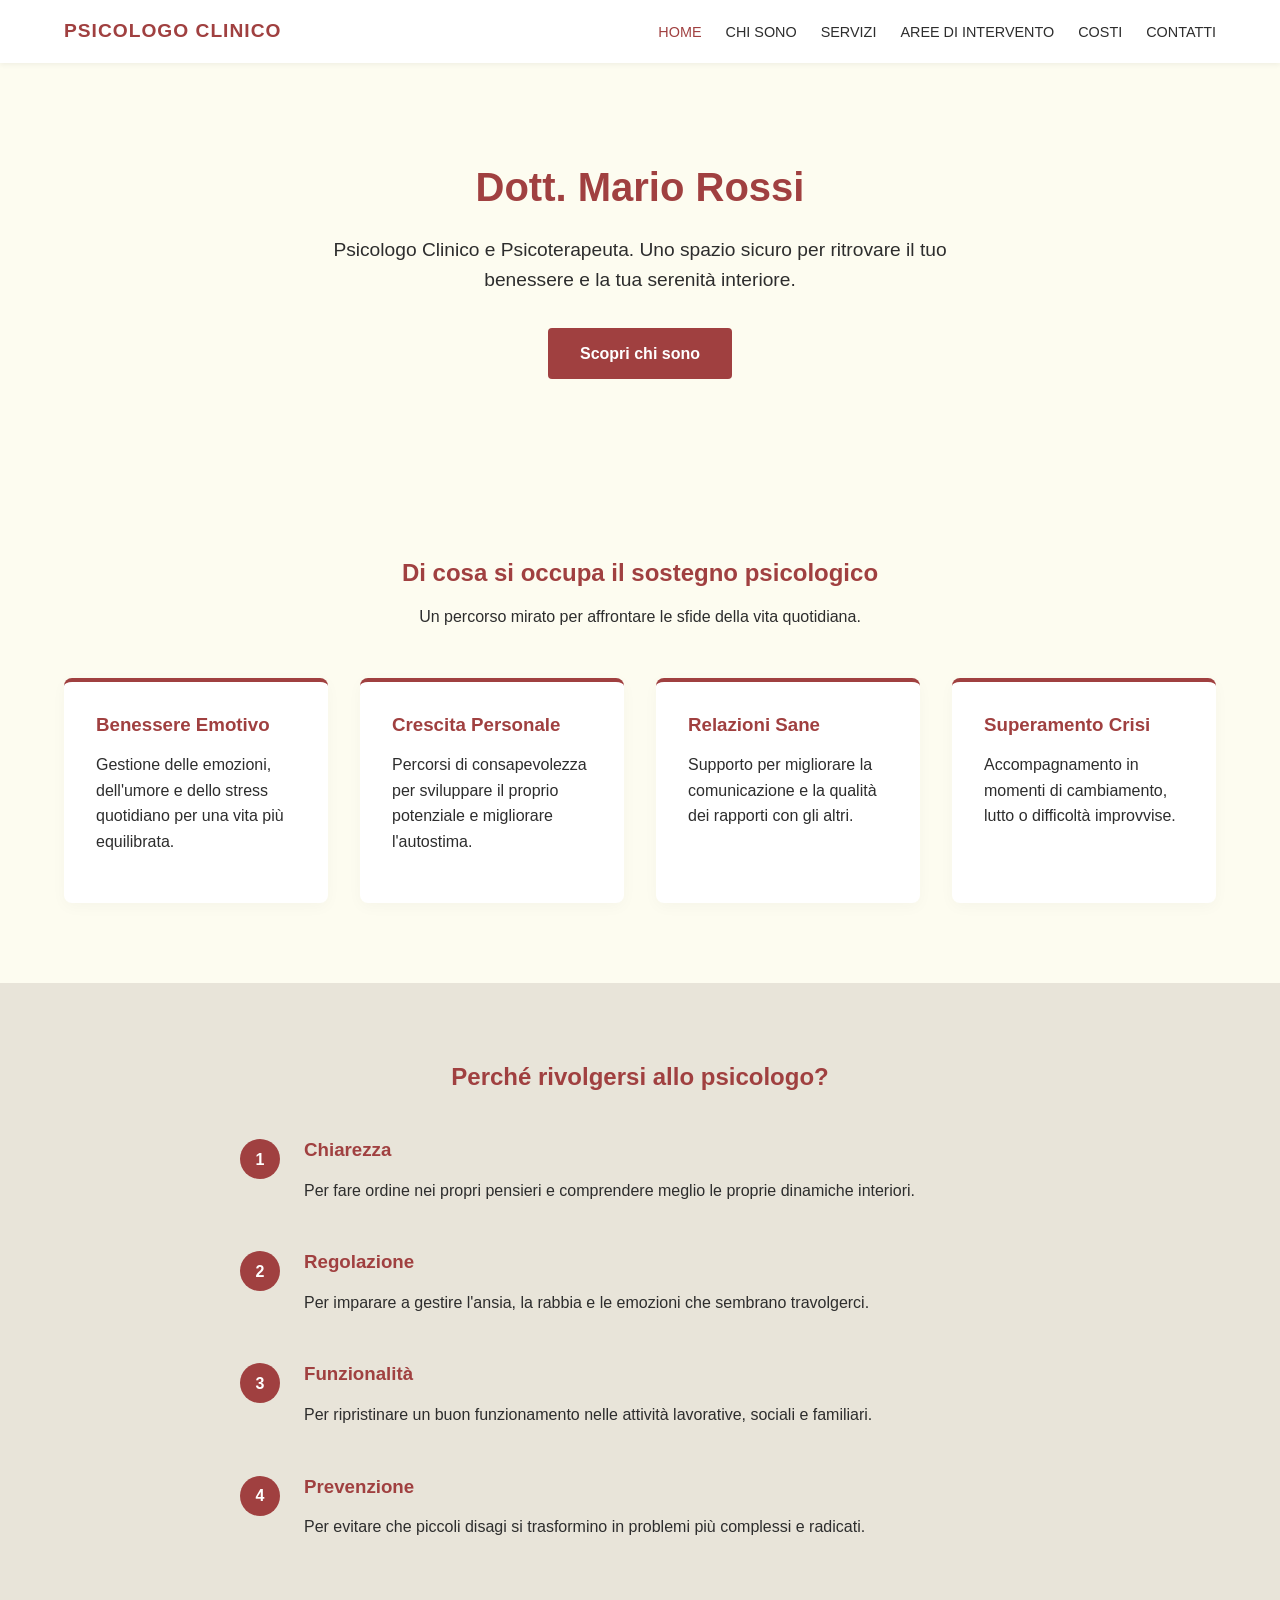
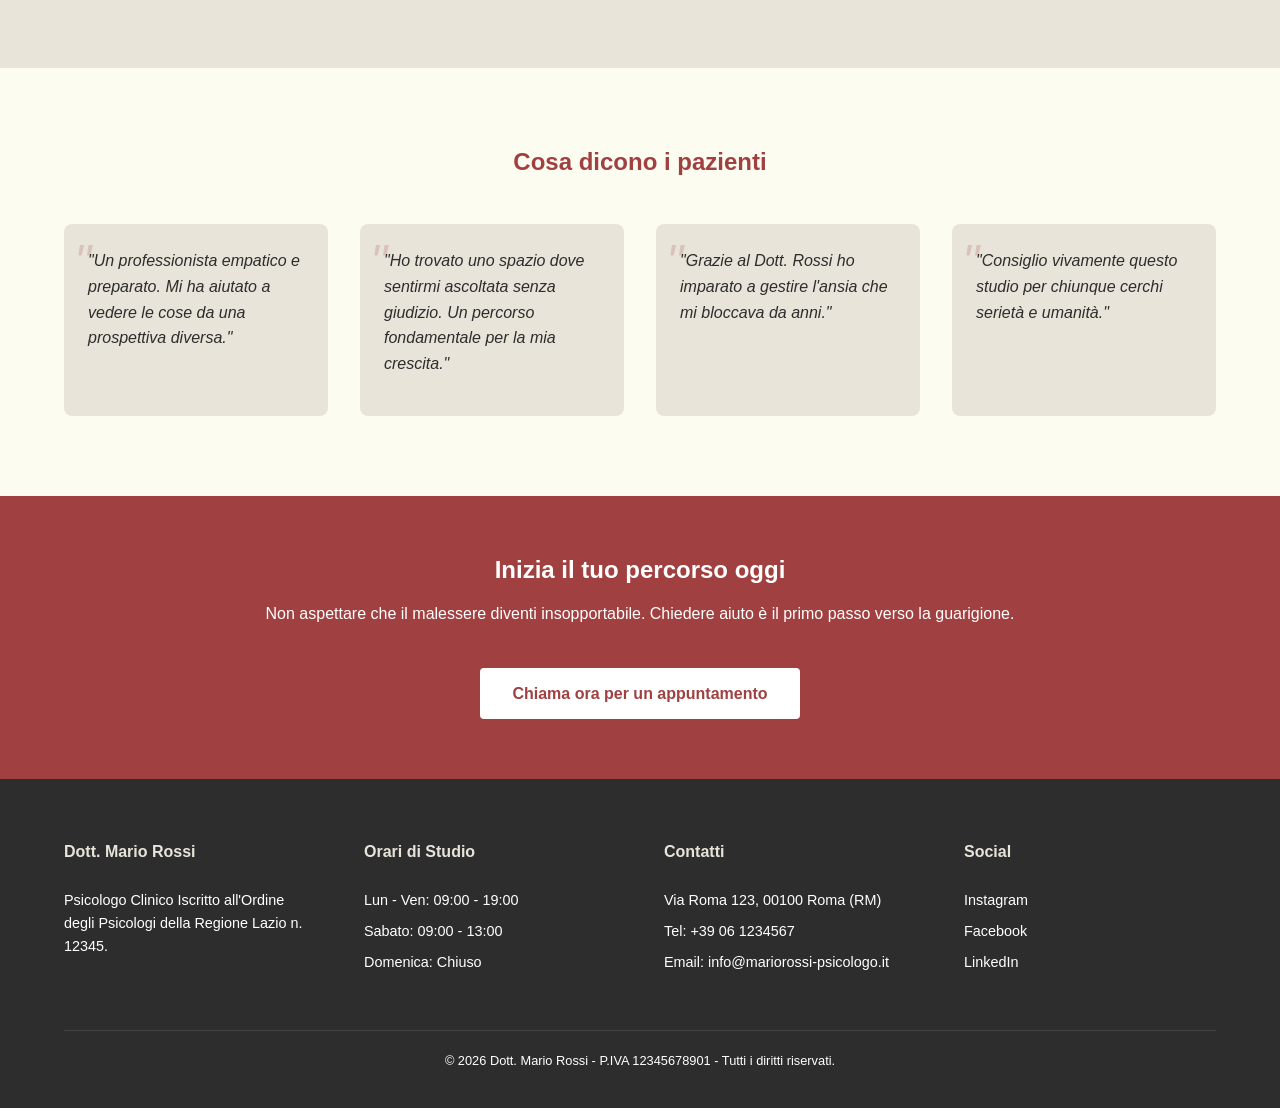
==== index.html @ 1aed4347 "Add files via upload" ====
<!DOCTYPE html>
<html lang="it">
<head>
    <meta charset="UTF-8">
    <meta name="viewport" content="width=device-width, initial-scale=1.0">
    <title>Dott. Mario Rossi | Psicologo Clinico - Home</title>
    <link rel="stylesheet" href="style.css">
</head>
<body>

    <nav class="navbar">
        <div class="logo">Psicologo Clinico</div>
        <ul class="nav-links">
            <li><a href="index.html" class="active">Home</a></li>
            <li><a href="chi_sono.html">Chi Sono</a></li>
            <li><a href="servizi.html">Servizi</a></li>
            <li><a href="aree_intervento.html">Aree di Intervento</a></li>
            <li><a href="costi.html">Costi</a></li>
            <li><a href="contatti.html">Contatti</a></li>
        </ul>
    </nav>

    <header class="hero">
        <h1>Dott. Mario Rossi</h1>
        <p>Psicologo Clinico e Psicoterapeuta. Uno spazio sicuro per ritrovare il tuo benessere e la tua serenità interiore.</p>
        <a href="chi_sono.html" class="btn">Scopri chi sono</a>
    </header>

    <section>
        <div class="section-title">
            <h2>Di cosa si occupa il sostegno psicologico</h2>
            <p>Un percorso mirato per affrontare le sfide della vita quotidiana.</p>
        </div>
        <div class="grid">
            <div class="card">
                <h3>Benessere Emotivo</h3>
                <p>Gestione delle emozioni, dell'umore e dello stress quotidiano per una vita più equilibrata.</p>
            </div>
            <div class="card">
                <h3>Crescita Personale</h3>
                <p>Percorsi di consapevolezza per sviluppare il proprio potenziale e migliorare l'autostima.</p>
            </div>
            <div class="card">
                <h3>Relazioni Sane</h3>
                <p>Supporto per migliorare la comunicazione e la qualità dei rapporti con gli altri.</p>
            </div>
            <div class="card">
                <h3>Superamento Crisi</h3>
                <p>Accompagnamento in momenti di cambiamento, lutto o difficoltà improvvise.</p>
            </div>
        </div>
    </section>

    <section style="background-color: var(--secondary-color);">
        <div class="section-title">
            <h2>Perché rivolgersi allo psicologo?</h2>
        </div>
        <div class="why-list">
            <div class="why-item">
                <div class="why-icon">1</div>
                <div>
                    <h3>Chiarezza</h3>
                    <p>Per fare ordine nei propri pensieri e comprendere meglio le proprie dinamiche interiori.</p>
                </div>
            </div>
            <div class="why-item">
                <div class="why-icon">2</div>
                <div>
                    <h3>Regolazione</h3>
                    <p>Per imparare a gestire l'ansia, la rabbia e le emozioni che sembrano travolgerci.</p>
                </div>
            </div>
            <div class="why-item">
                <div class="why-icon">3</div>
                <div>
                    <h3>Funzionalità</h3>
                    <p>Per ripristinare un buon funzionamento nelle attività lavorative, sociali e familiari.</p>
                </div>
            </div>
            <div class="why-item">
                <div class="why-icon">4</div>
                <div>
                    <h3>Prevenzione</h3>
                    <p>Per evitare che piccoli disagi si trasformino in problemi più complessi e radicati.</p>
                </div>
            </div>
        </div>
    </section>

    <section>
        <div class="section-title">
            <h2>Cosa dicono i pazienti</h2>
        </div>
        <div class="reviews-grid">
            <div class="review-card">
                <p>"Un professionista empatico e preparato. Mi ha aiutato a vedere le cose da una prospettiva diversa."</p>
            </div>
            <div class="review-card">
                <p>"Ho trovato uno spazio dove sentirmi ascoltata senza giudizio. Un percorso fondamentale per la mia crescita."</p>
            </div>
            <div class="review-card">
                <p>"Grazie al Dott. Rossi ho imparato a gestire l'ansia che mi bloccava da anni."</p>
            </div>
            <div class="review-card">
                <p>"Consiglio vivamente questo studio per chiunque cerchi serietà e umanità."</p>
            </div>
        </div>
    </section>

    <div class="cta-section">
        <h2>Inizia il tuo percorso oggi</h2>
        <p>Non aspettare che il malessere diventi insopportabile. Chiedere aiuto è il primo passo verso la guarigione.</p>
        <br>
        <a href="contatti.html" class="btn btn-white">Chiama ora per un appuntamento</a>
    </div>

    <footer>
        <div class="footer-grid">
            <div class="footer-col">
                <h4>Dott. Mario Rossi</h4>
                <p>Psicologo Clinico Iscritto all'Ordine degli Psicologi della Regione Lazio n. 12345.</p>
            </div>
            <div class="footer-col">
                <h4>Orari di Studio</h4>
                <ul>
                    <li>Lun - Ven: 09:00 - 19:00</li>
                    <li>Sabato: 09:00 - 13:00</li>
                    <li>Domenica: Chiuso</li>
                </ul>
            </div>
            <div class="footer-col">
                <h4>Contatti</h4>
                <p>Via Roma 123, 00100 Roma (RM)</p>
                <p>Tel: +39 06 1234567</p>
                <p>Email: info@mariorossi-psicologo.it</p>
            </div>
            <div class="footer-col">
                <h4>Social</h4>
                <ul>
                    <li><a href="#">Instagram</a></li>
                    <li><a href="#">Facebook</a></li>
                    <li><a href="#">LinkedIn</a></li>
                </ul>
            </div>
        </div>
        <div class="footer-bottom">
            <p>&copy; 2026 Dott. Mario Rossi - P.IVA 12345678901 - Tutti i diritti riservati.</p>
        </div>
    </footer>

</body>
</html>
---- style.css ----
/* 
   Palette:
   - Sfondo: #FDFCF0 (Crema)
   - Testo: #2D2D2D (Scuro)
   - Accento: #A04040 (Rosso Caldo)
   - Secondario: #E8E4D9 (Beige)
*/

:root {
    --bg-color: #FDFCF0;
    --text-color: #2D2D2D;
    --accent-color: #A04040;
    --accent-hover: #803030;
    --secondary-color: #E8E4D9;
    --white: #ffffff;
    --font-main: -apple-system, BlinkMacSystemFont, "Segoe UI", Roboto, Helvetica, Arial, sans-serif, "Apple Color Emoji", "Segoe UI Emoji", "Segoe UI Symbol";
}

* {
    margin: 0;
    padding: 0;
    box-sizing: border-box;
}

body {
    font-family: var(--font-main);
    line-height: 1.6;
    color: var(--text-color);
    background-color: var(--bg-color);
}

/* Typography */
h1, h2, h3 {
    line-height: 1.2;
    margin-bottom: 1rem;
    color: var(--accent-color);
}

p {
    margin-bottom: 1rem;
}

a {
    text-decoration: none;
    color: inherit;
    transition: 0.3s;
}

/* Navbar */
.navbar {
    background-color: var(--white);
    padding: 1rem 5%;
    display: flex;
    justify-content: space-between;
    align-items: center;
    position: sticky;
    top: 0;
    z-index: 1000;
    box-shadow: 0 2px 5px rgba(0,0,0,0.05);
}

.logo {
    font-weight: bold;
    font-size: 1.2rem;
    color: var(--accent-color);
    text-transform: uppercase;
    letter-spacing: 1px;
}

.nav-links {
    display: flex;
    list-style: none;
}

.nav-links li {
    margin-left: 1.5rem;
}

.nav-links a {
    font-size: 0.9rem;
    font-weight: 500;
    text-transform: uppercase;
}

.nav-links a:hover, .nav-links a.active {
    color: var(--accent-color);
}

/* Hero */
.hero {
    padding: 100px 5%;
    text-align: center;
    background: linear-gradient(rgba(253, 252, 240, 0.8), rgba(253, 252, 240, 0.8)), url('images/hero.jpg');
    background-size: cover;
    background-position: center;
}

.hero h1 {
    font-size: 2.5rem;
    margin-bottom: 1.5rem;
}

.hero p {
    font-size: 1.2rem;
    max-width: 700px;
    margin: 0 auto 2rem;
}

.btn {
    display: inline-block;
    padding: 0.8rem 2rem;
    background-color: var(--accent-color);
    color: var(--white);
    border-radius: 4px;
    font-weight: bold;
    transition: 0.3s;
    border: none;
    cursor: pointer;
}

.btn:hover {
    background-color: var(--accent-hover);
    transform: translateY(-2px);
}

/* Sections */
section {
    padding: 80px 5%;
}

.section-title {
    text-align: center;
    margin-bottom: 3rem;
}

.grid {
    display: grid;
    grid-template-columns: repeat(auto-fit, minmax(250px, 1fr));
    gap: 2rem;
}

.card {
    background-color: var(--white);
    padding: 2rem;
    border-radius: 8px;
    box-shadow: 0 4px 15px rgba(0,0,0,0.03);
    transition: 0.3s;
    border-top: 4px solid var(--accent-color);
}

.card:hover {
    transform: translateY(-5px);
    box-shadow: 0 6px 20px rgba(0,0,0,0.06);
}

/* Why Section */
.why-list {
    max-width: 800px;
    margin: 0 auto;
}

.why-item {
    display: flex;
    align-items: flex-start;
    margin-bottom: 2rem;
}

.why-icon {
    background-color: var(--accent-color);
    color: var(--white);
    width: 40px;
    height: 40px;
    border-radius: 50%;
    display: flex;
    align-items: center;
    justify-content: center;
    flex-shrink: 0;
    margin-right: 1.5rem;
    font-weight: bold;
}

/* Reviews */
.reviews-grid {
    display: grid;
    grid-template-columns: repeat(auto-fit, minmax(200px, 1fr));
    gap: 2rem;
}

.review-card {
    font-style: italic;
    background-color: var(--secondary-color);
    padding: 1.5rem;
    border-radius: 8px;
    position: relative;
}

.review-card::before {
    content: '"';
    font-size: 3rem;
    color: var(--accent-color);
    opacity: 0.2;
    position: absolute;
    top: 0;
    left: 10px;
}

/* CTA */
.cta-section {
    background-color: var(--accent-color);
    color: var(--white);
    text-align: center;
    padding: 60px 5%;
}

.cta-section h2 {
    color: var(--white);
}

.btn-white {
    background-color: var(--white);
    color: var(--accent-color);
}

.btn-white:hover {
    background-color: var(--bg-color);
}

/* Footer */
footer {
    background-color: var(--text-color);
    color: var(--white);
    padding: 60px 5% 20px;
}

.footer-grid {
    display: grid;
    grid-template-columns: repeat(auto-fit, minmax(200px, 1fr));
    gap: 3rem;
    margin-bottom: 3rem;
}

.footer-col h4 {
    margin-bottom: 1.5rem;
    color: var(--secondary-color);
}

.footer-col p, .footer-col li {
    font-size: 0.9rem;
    margin-bottom: 0.5rem;
    list-style: none;
}

.footer-bottom {
    text-align: center;
    padding-top: 20px;
    border-top: 1px solid rgba(255,255,255,0.1);
    font-size: 0.8rem;
}

/* Forms */
.contact-form {
    max-width: 600px;
    margin: 0 auto;
    background: var(--white);
    padding: 2rem;
    border-radius: 8px;
}

.form-group {
    margin-bottom: 1.5rem;
}

.form-group label {
    display: block;
    margin-bottom: 0.5rem;
    font-weight: bold;
}

.form-group input, .form-group textarea {
    width: 100%;
    padding: 0.8rem;
    border: 1px solid #ddd;
    border-radius: 4px;
}

.form-note {
    font-size: 0.85rem;
    color: #666;
    margin-top: 1rem;
    text-align: center;
}

/* Responsive */
@media (max-width: 768px) {
    .navbar {
        flex-direction: column;
        padding: 1rem;
    }
    .nav-links {
        margin-top: 1rem;
        flex-wrap: wrap;
        justify-content: center;
    }
    .nav-links li {
        margin: 0.5rem;
    }
    .hero h1 {
        font-size: 1.8rem;
    }
}

/* Specific Page Styles */
.profile-img {
    width: 100%;
    max-width: 400px;
    border-radius: 8px;
    margin-bottom: 2rem;
}

.tag-cloud {
    display: flex;
    flex-wrap: wrap;
    gap: 0.8rem;
    justify-content: center;
}

.tag {
    background-color: var(--secondary-color);
    padding: 0.5rem 1rem;
    border-radius: 20px;
    font-size: 0.9rem;
}

.cost-item {
    display: flex;
    justify-content: space-between;
    padding: 1rem 0;
    border-bottom: 1px solid #ddd;
}

.cost-price {
    font-weight: bold;
    color: var(--accent-color);
}
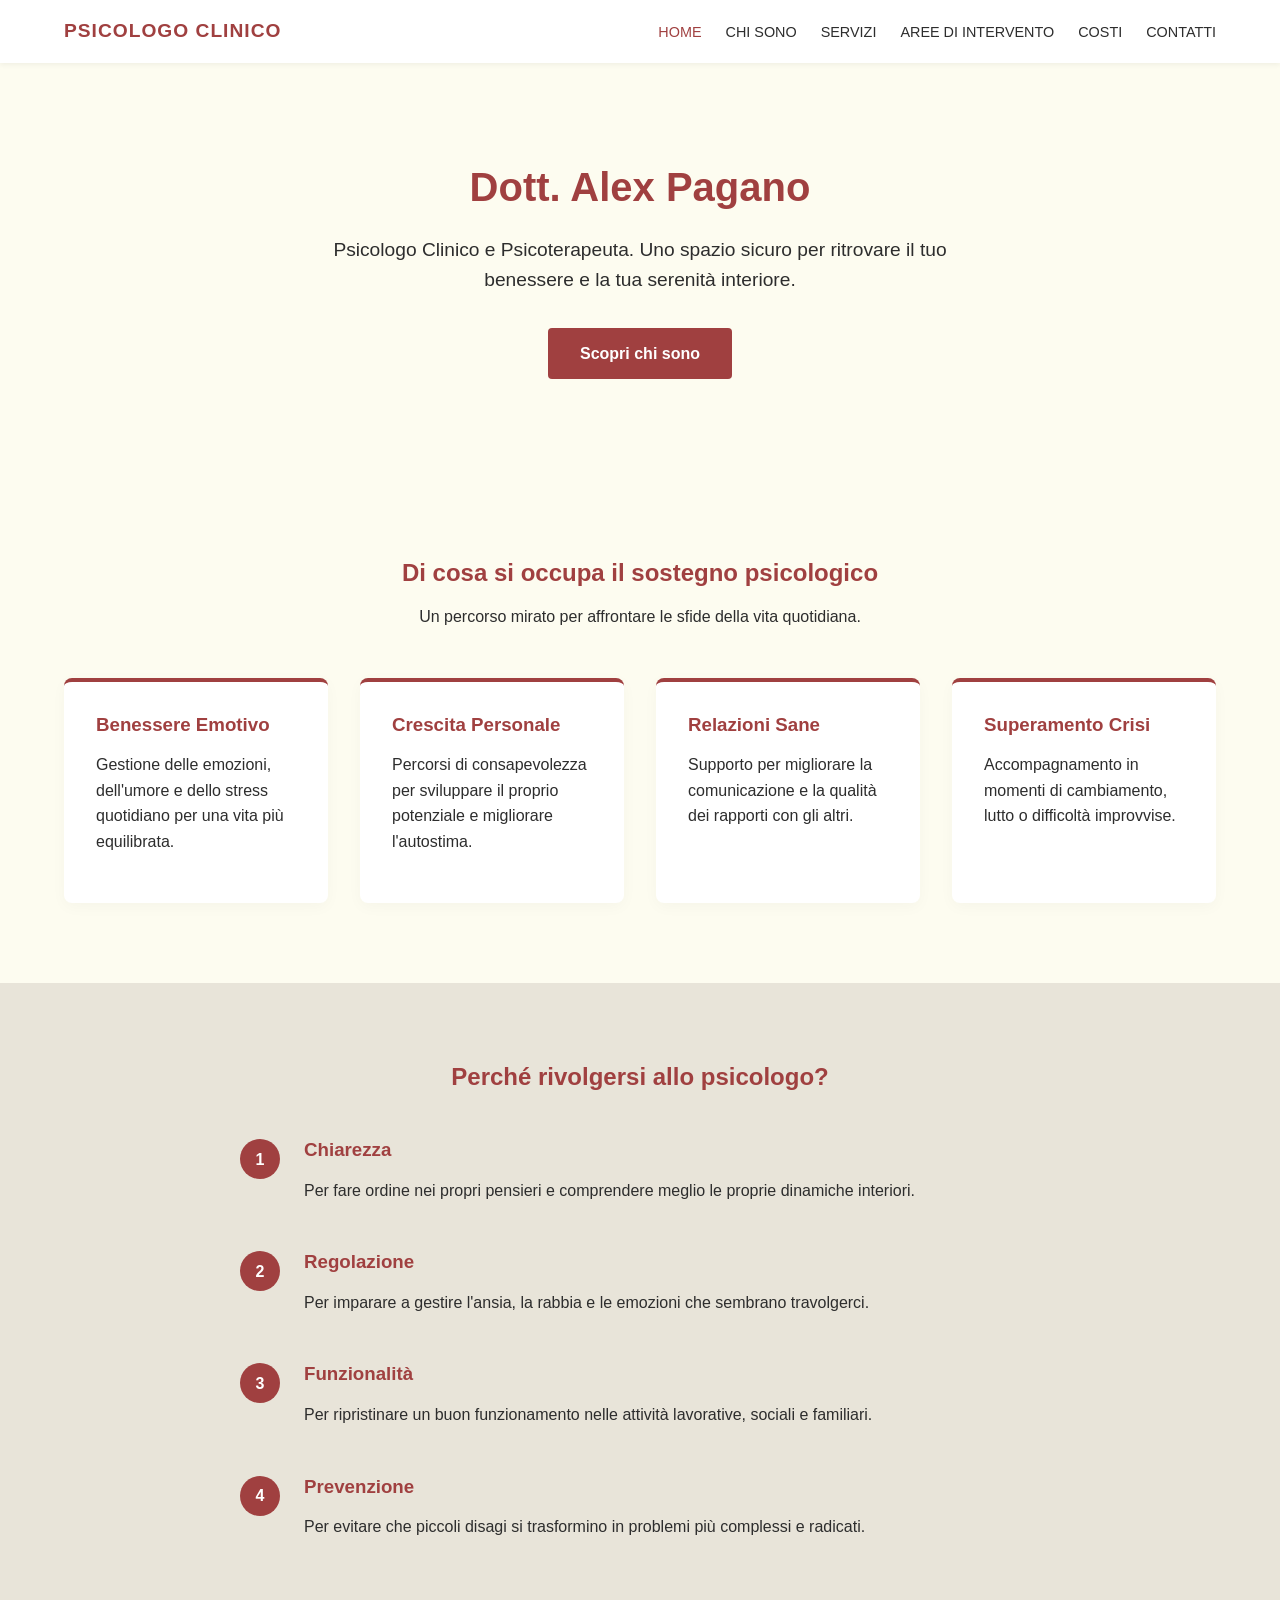
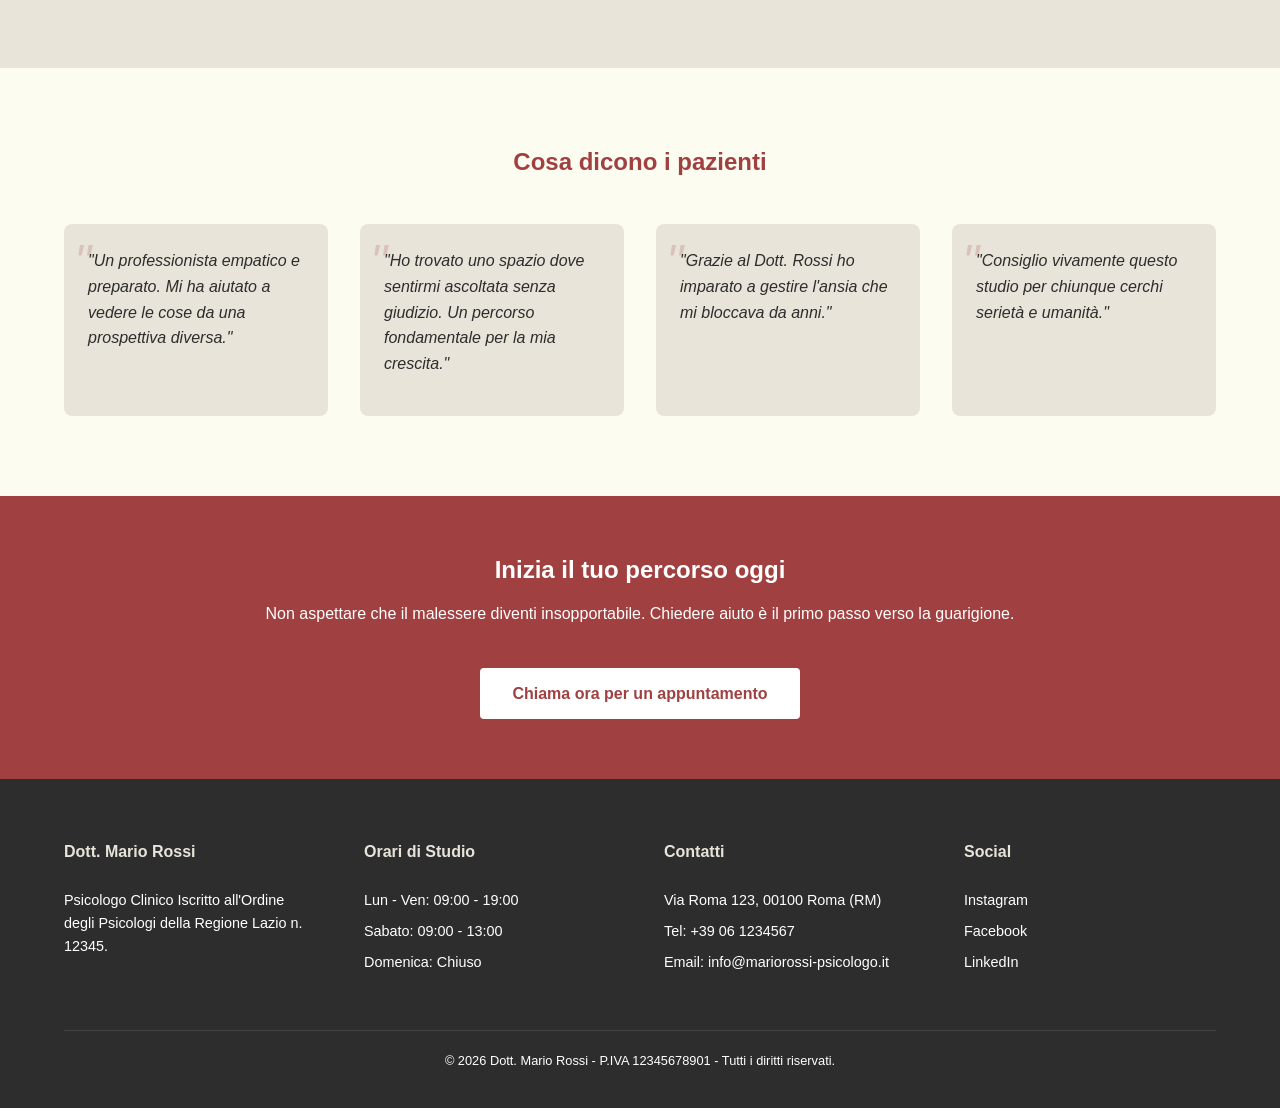
==== commit 8bcf8b1e: "Update index.html" ====
--- a/index.html
+++ b/index.html
@@ -3,7 +3,7 @@
 <head>
     <meta charset="UTF-8">
     <meta name="viewport" content="width=device-width, initial-scale=1.0">
-    <title>Dott. Mario Rossi | Psicologo Clinico - Home</title>
+    <title>Dott. Alex Pagano | Psicologo Clinico - Home</title>
     <link rel="stylesheet" href="style.css">
 </head>
 <body>
@@ -21,7 +21,7 @@
     </nav>
 
     <header class="hero">
-        <h1>Dott. Mario Rossi</h1>
+        <h1>Dott. Alex Pagano</h1>
         <p>Psicologo Clinico e Psicoterapeuta. Uno spazio sicuro per ritrovare il tuo benessere e la tua serenità interiore.</p>
         <a href="chi_sono.html" class="btn">Scopri chi sono</a>
     </header>
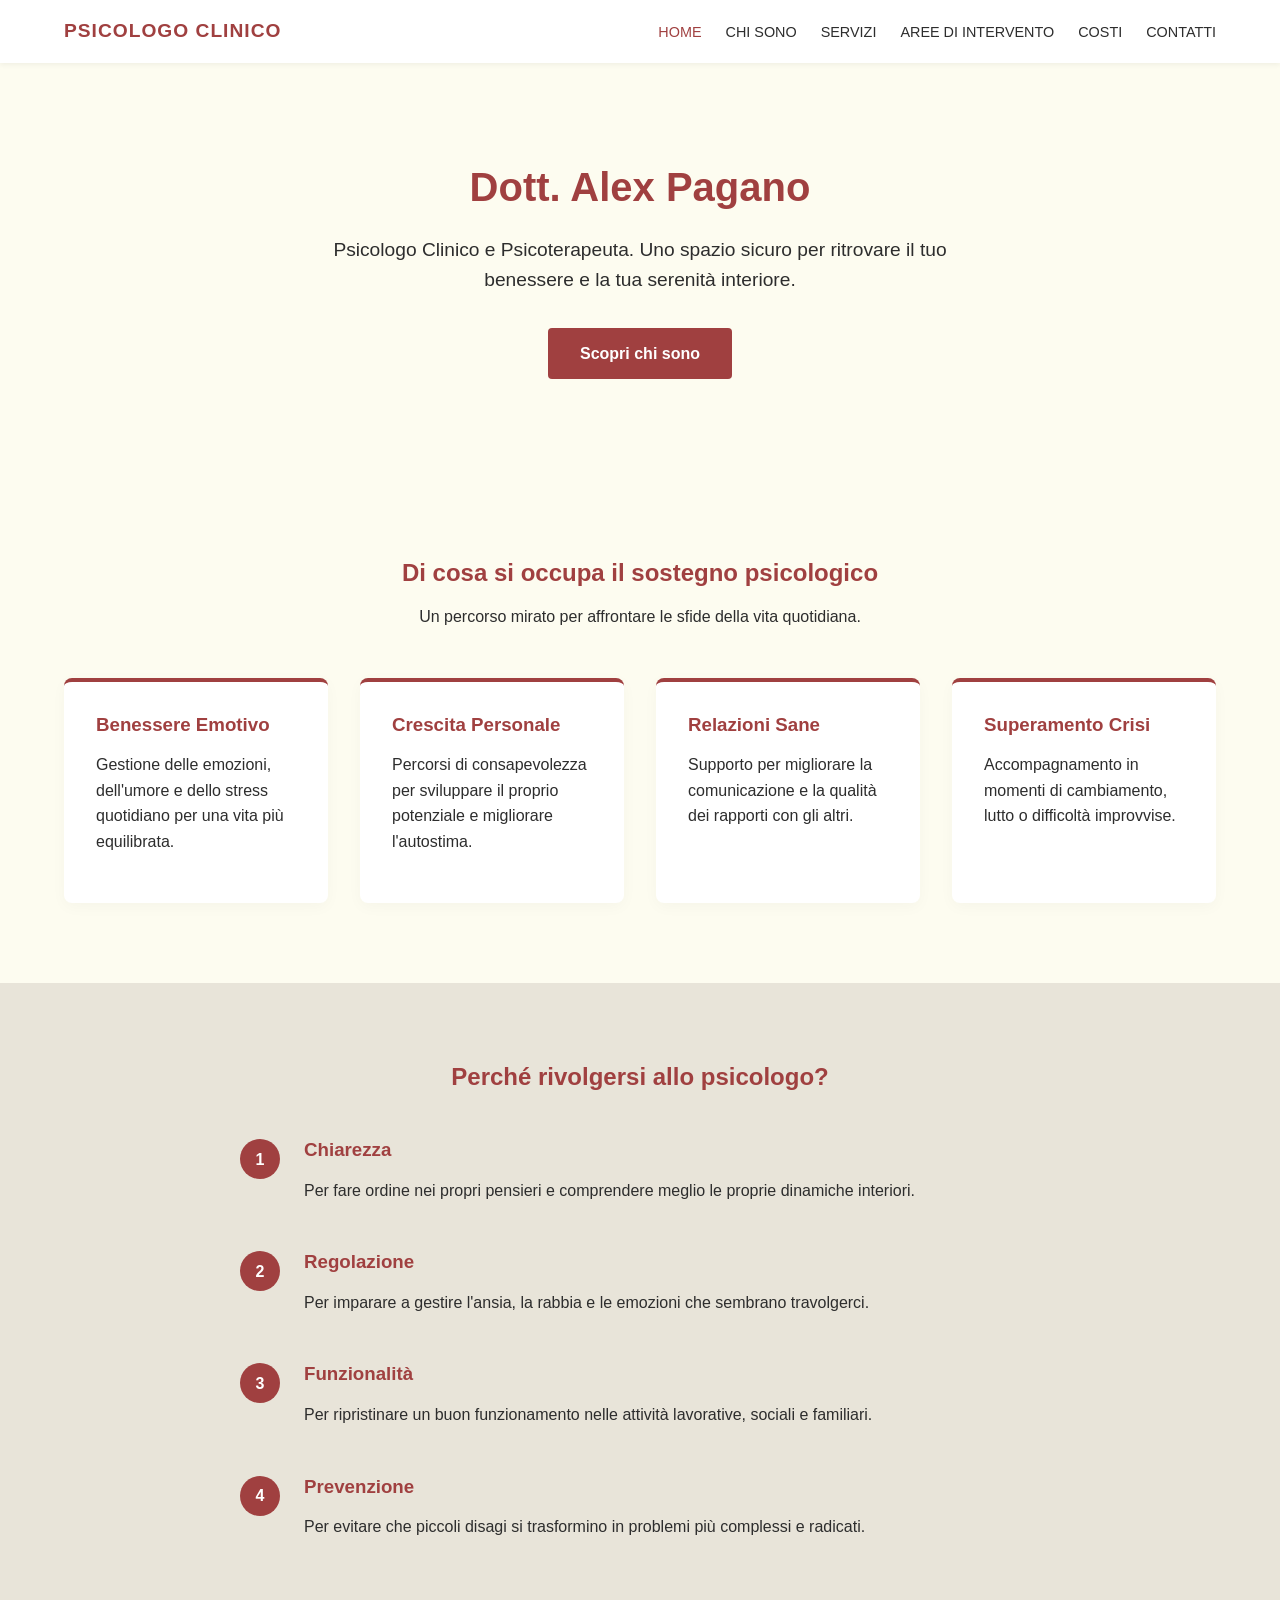
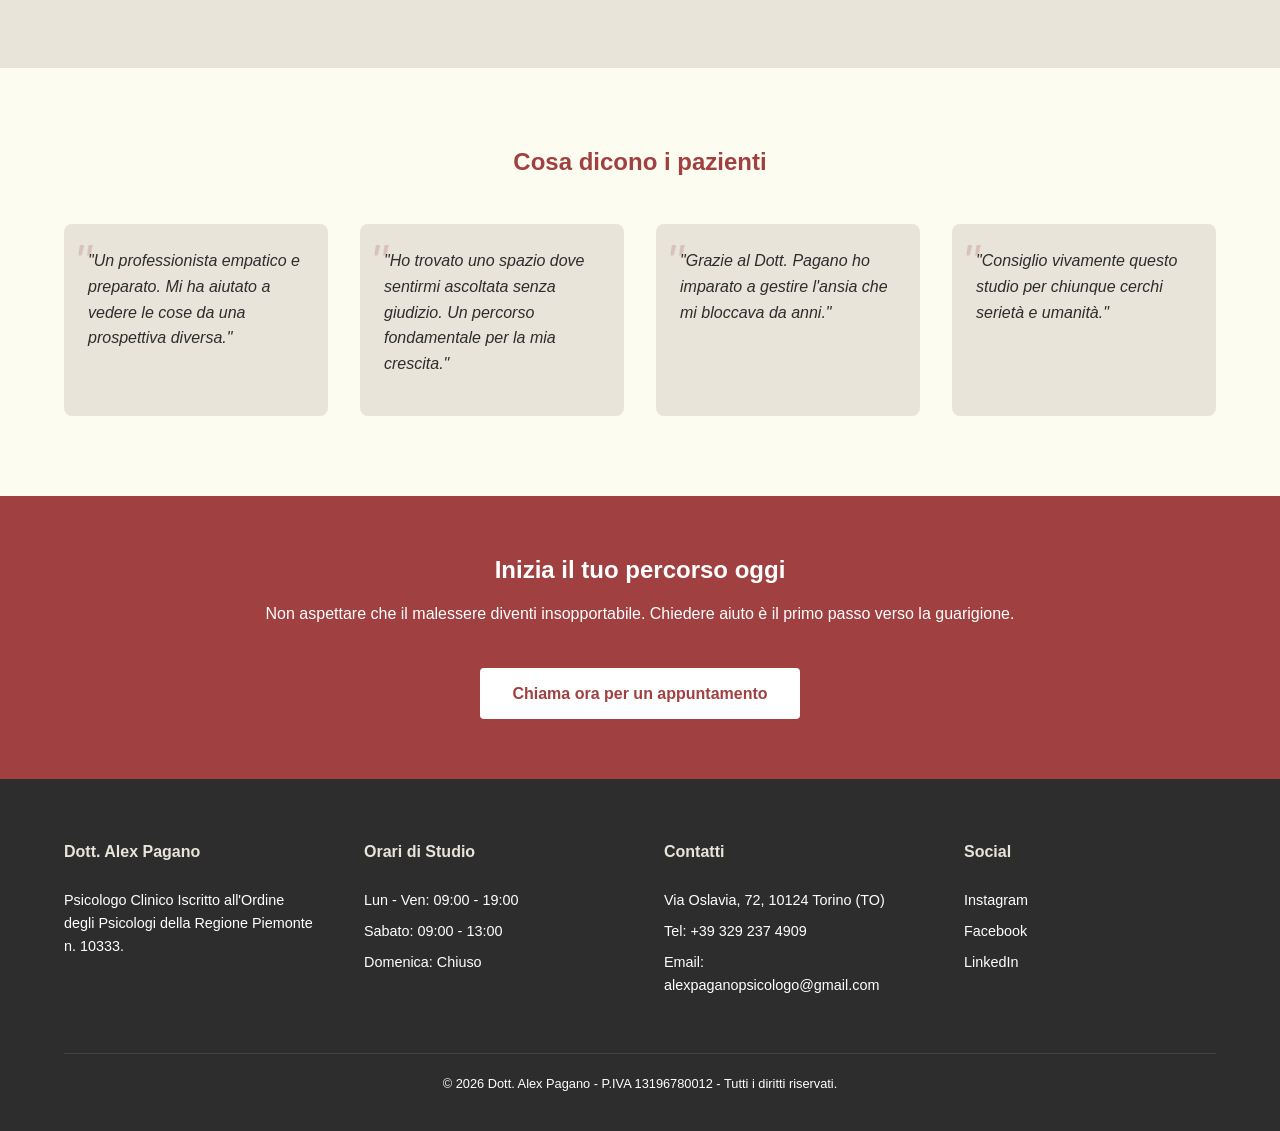
==== commit 7a78ed68: "Update index.html" ====
--- a/index.html
+++ b/index.html
@@ -99,7 +99,7 @@
                 <p>"Ho trovato uno spazio dove sentirmi ascoltata senza giudizio. Un percorso fondamentale per la mia crescita."</p>
             </div>
             <div class="review-card">
-                <p>"Grazie al Dott. Rossi ho imparato a gestire l'ansia che mi bloccava da anni."</p>
+                <p>"Grazie al Dott. Pagano ho imparato a gestire l'ansia che mi bloccava da anni."</p>
             </div>
             <div class="review-card">
                 <p>"Consiglio vivamente questo studio per chiunque cerchi serietà e umanità."</p>
@@ -117,8 +117,8 @@
     <footer>
         <div class="footer-grid">
             <div class="footer-col">
-                <h4>Dott. Mario Rossi</h4>
-                <p>Psicologo Clinico Iscritto all'Ordine degli Psicologi della Regione Lazio n. 12345.</p>
+                <h4>Dott. Alex Pagano</h4>
+                <p>Psicologo Clinico Iscritto all'Ordine degli Psicologi della Regione Piemonte n. 10333.</p>
             </div>
             <div class="footer-col">
                 <h4>Orari di Studio</h4>
@@ -130,9 +130,9 @@
             </div>
             <div class="footer-col">
                 <h4>Contatti</h4>
-                <p>Via Roma 123, 00100 Roma (RM)</p>
-                <p>Tel: +39 06 1234567</p>
-                <p>Email: info@mariorossi-psicologo.it</p>
+                <p>Via Oslavia, 72, 10124 Torino (TO)</p>
+                <p>Tel: +39 329 237 4909</p>
+                <p>Email: alexpaganopsicologo@gmail.com</p>
             </div>
             <div class="footer-col">
                 <h4>Social</h4>
@@ -144,7 +144,7 @@
             </div>
         </div>
         <div class="footer-bottom">
-            <p>&copy; 2026 Dott. Mario Rossi - P.IVA 12345678901 - Tutti i diritti riservati.</p>
+            <p>&copy; 2026 Dott. Alex Pagano - P.IVA 13196780012 - Tutti i diritti riservati.</p>
         </div>
     </footer>
 
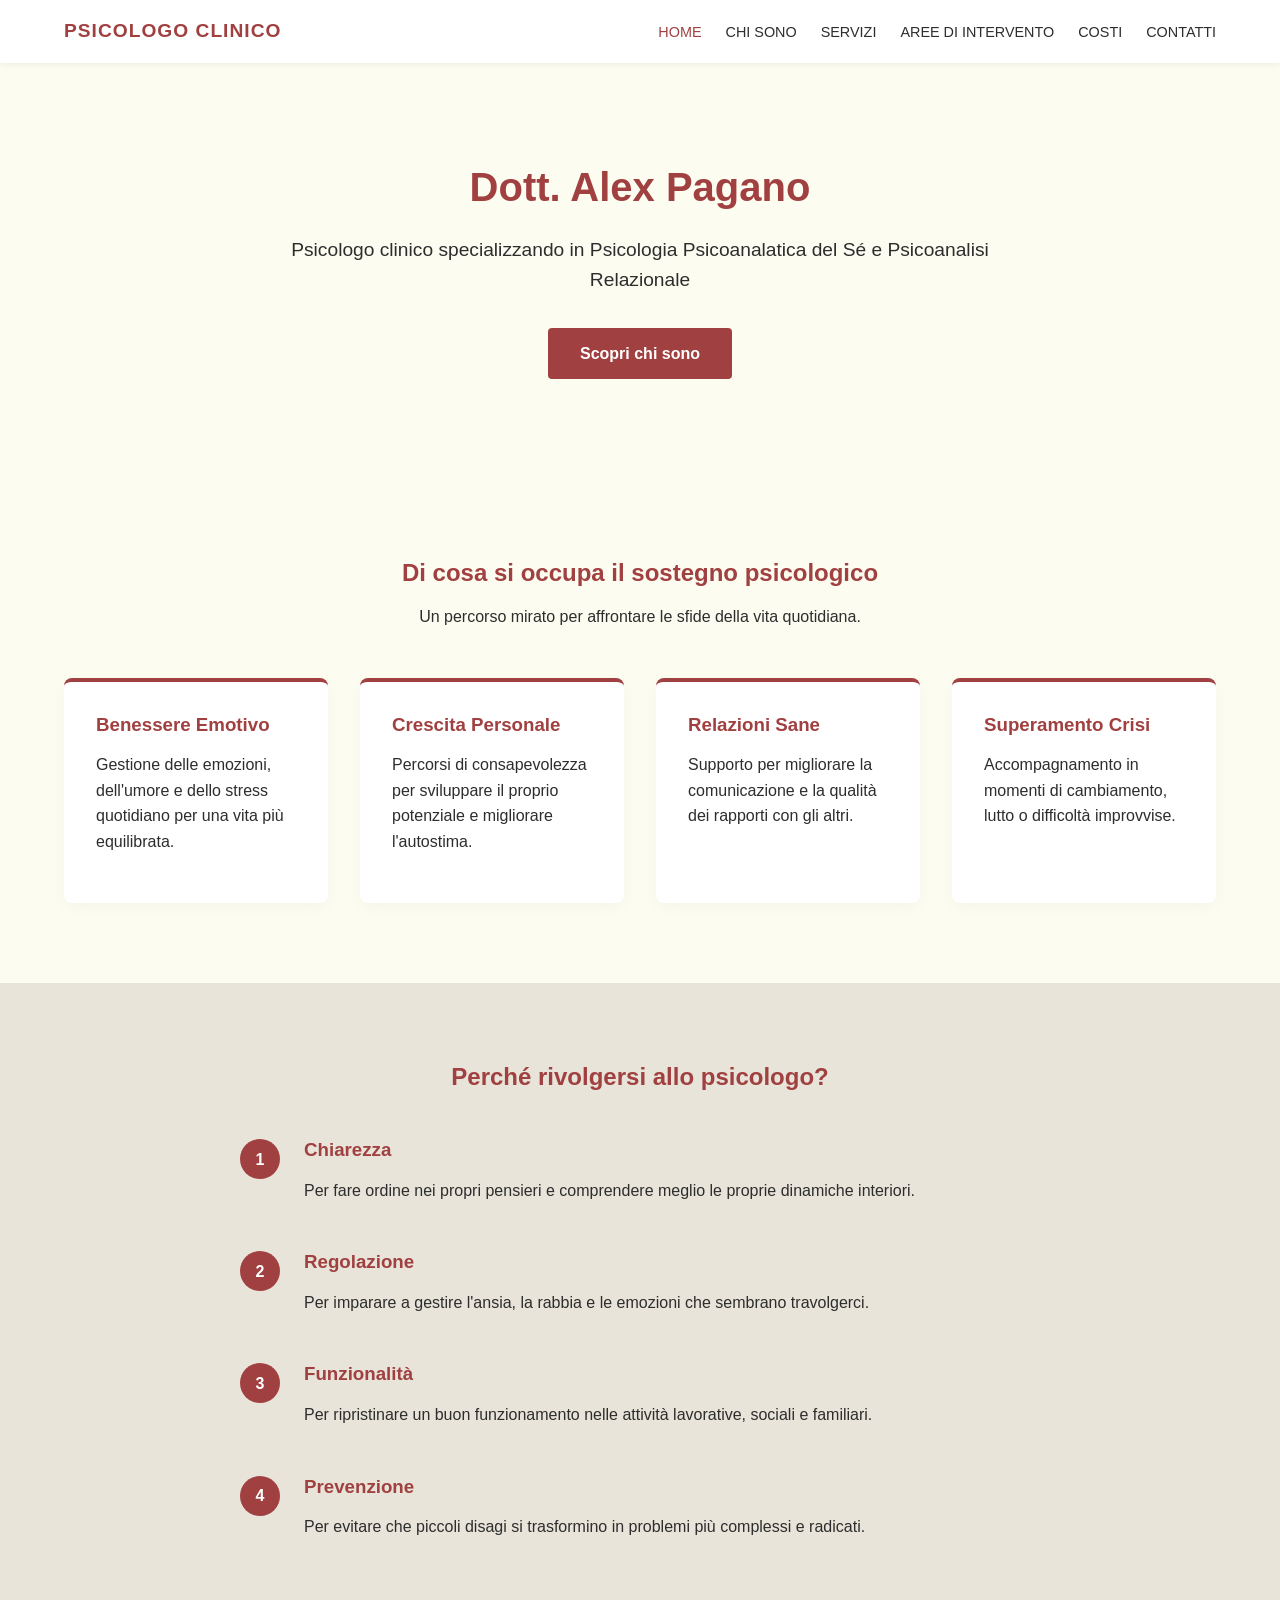
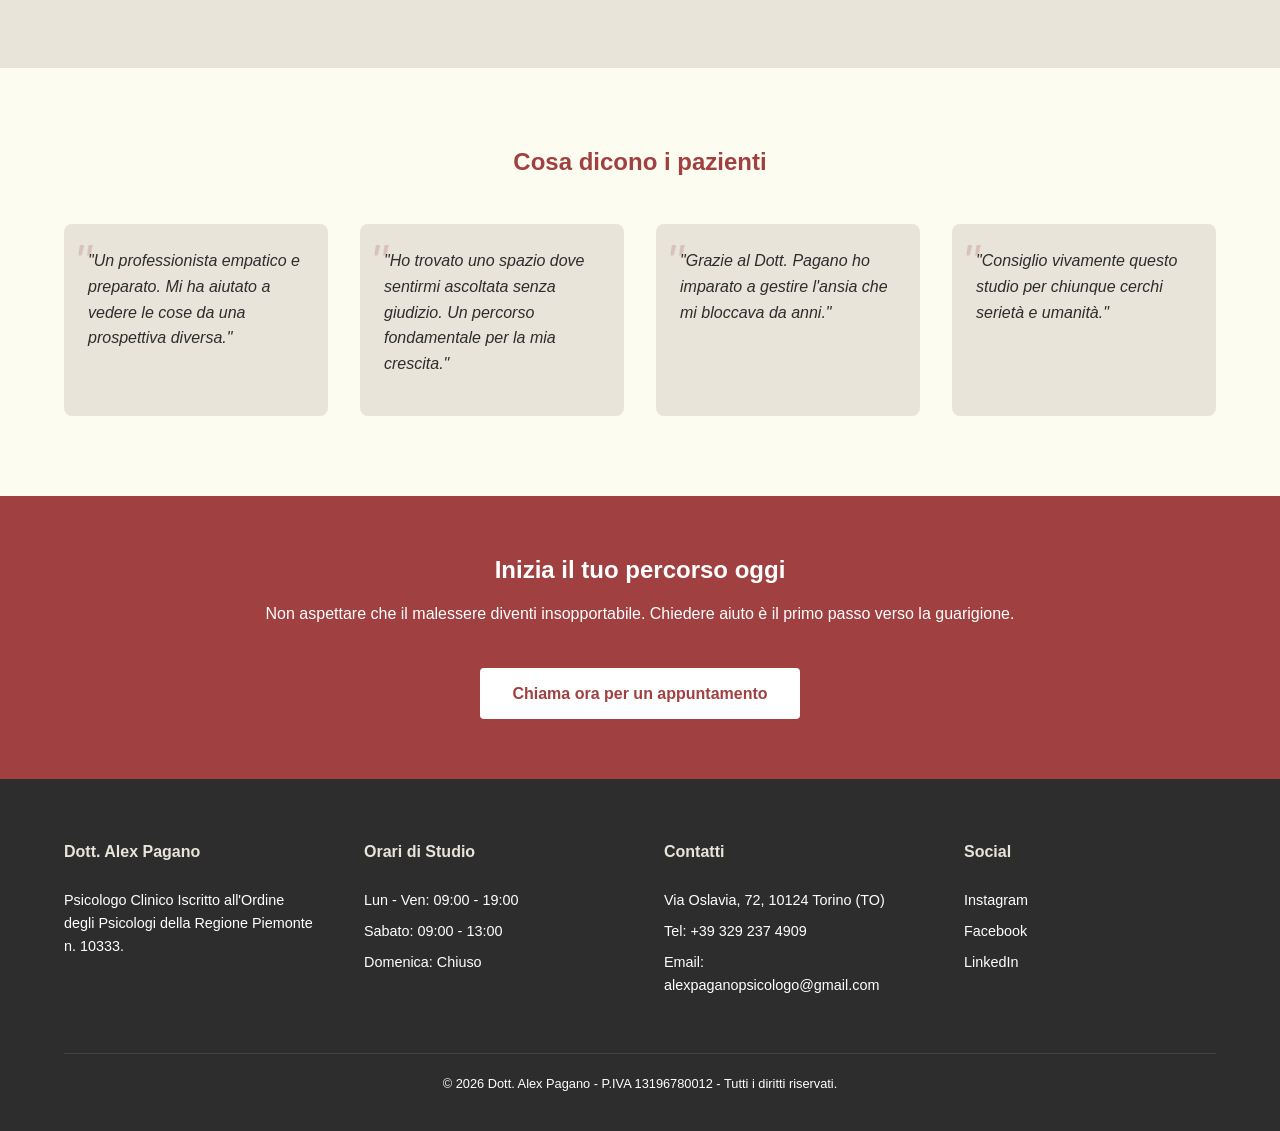
==== commit ea5c5c31: "Update index.html" ====
--- a/index.html
+++ b/index.html
@@ -22,7 +22,7 @@
 
     <header class="hero">
         <h1>Dott. Alex Pagano</h1>
-        <p>Psicologo Clinico e Psicoterapeuta. Uno spazio sicuro per ritrovare il tuo benessere e la tua serenità interiore.</p>
+        <p>Psicologo clinico specializzando in Psicologia Psicoanalatica del Sé e Psicoanalisi Relazionale</p>
         <a href="chi_sono.html" class="btn">Scopri chi sono</a>
     </header>
 
